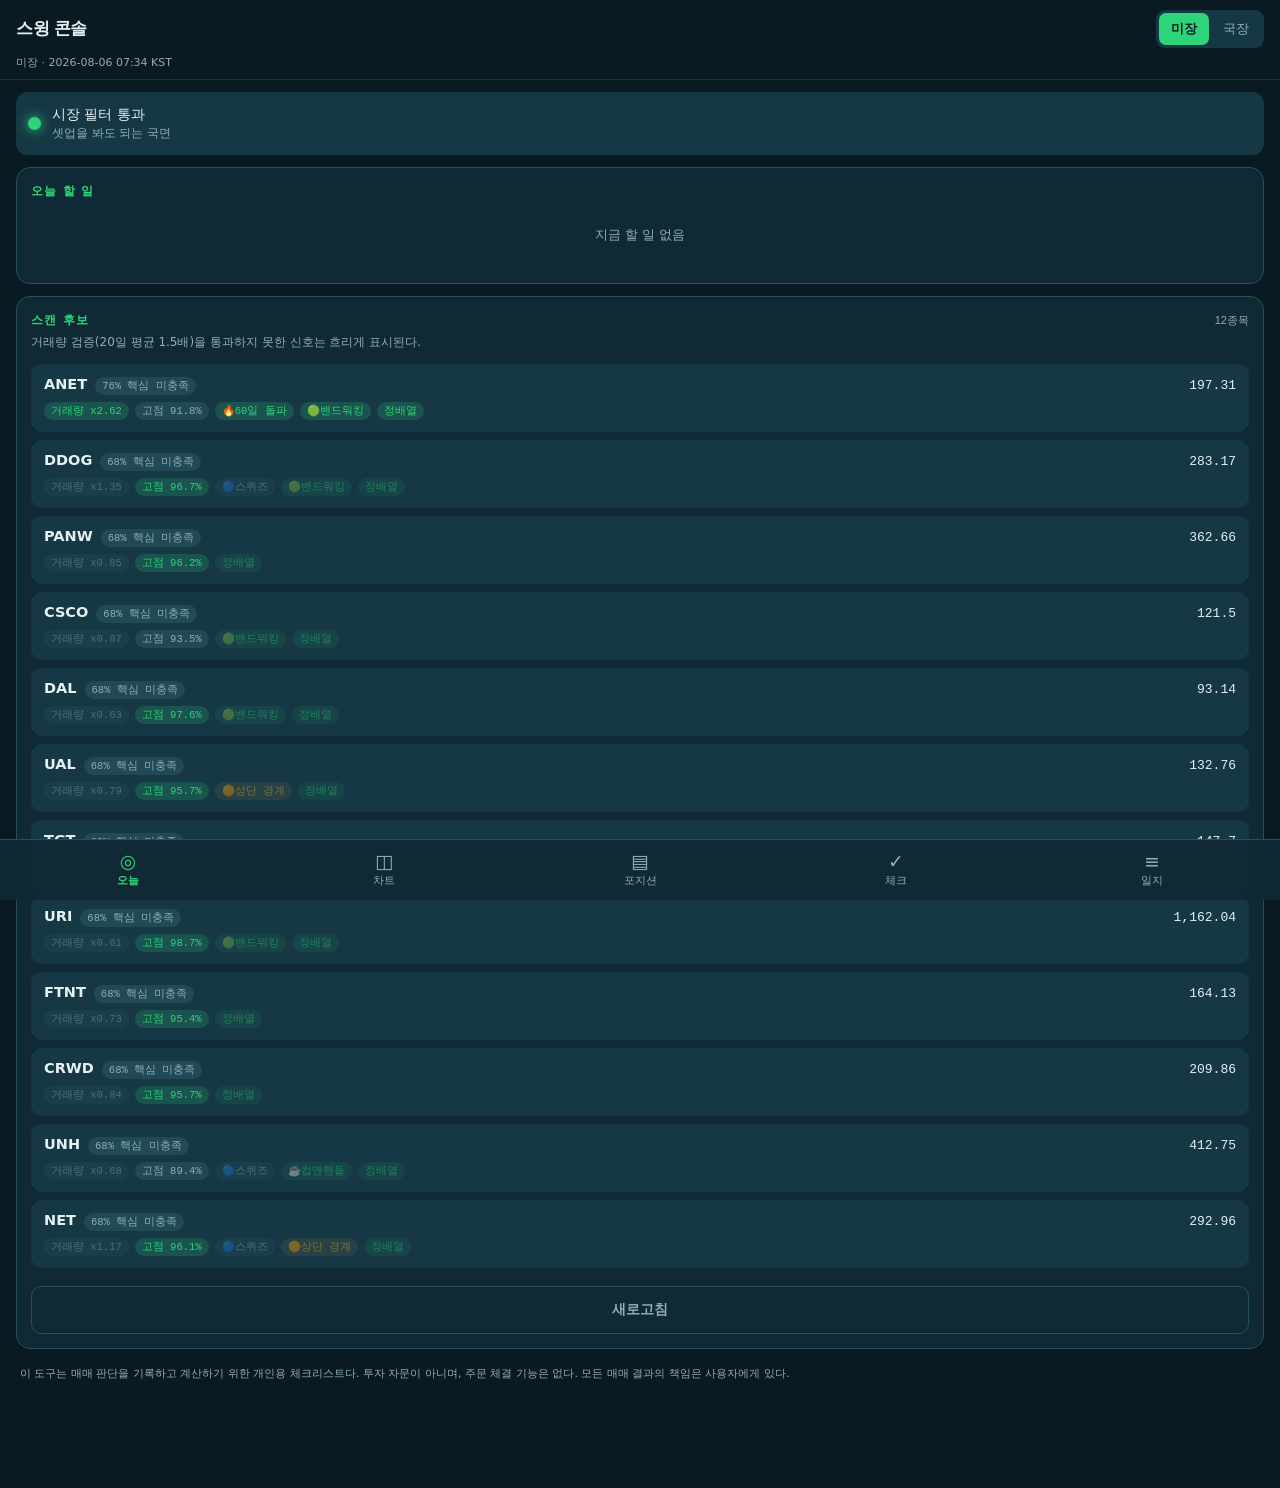
==== docs/index.html @ f16d51c3 "주도주 스윙 콘솔 폰에서 쓰는 매매 의사결정 보조 도구. 스캔·지표·차트·포지션 관리·백테스트.  - docs/          모바일 PWA (하단 탭 5개, canvas 차트," ====
<!DOCTYPE html>
<html lang="ko">
<head>
<meta charset="UTF-8">
<meta name="viewport" content="width=device-width, initial-scale=1.0, viewport-fit=cover, maximum-scale=5.0">
<title>주도주 스윙 콘솔</title>
<link rel="manifest" href="manifest.webmanifest">
<meta name="theme-color" content="#0A1A22">
<meta name="apple-mobile-web-app-capable" content="yes">
<meta name="apple-mobile-web-app-status-bar-style" content="black-translucent">
<link rel="apple-touch-icon" href="icon-192.png">
<!-- 외부 CDN 없음: 오프라인 동작과 첫 페인트 속도를 위해 폰트도 시스템 스택을 쓴다 -->
<link rel="stylesheet" href="app.css">
</head>
<body>

<header>
  <div class="hrow">
    <h1>스윙 콘솔</h1>
    <div class="seg" id="mkt-seg">
      <button data-m="us" class="on">미장</button>
      <button data-m="kr">국장</button>
    </div>
  </div>
  <p class="asof" id="asof">불러오는 중…</p>
</header>

<main>

<!-- ═══════════ 오늘 ═══════════ -->
<section id="p-today" class="page on">
  <div class="light" id="market-light">
    <span class="dot"></span>
    <span class="txt">시장 필터 확인 중<span class="sub2">지수가 막히면 셋업보다 현금이 먼저다</span></span>
  </div>

  <div class="card">
    <h2>오늘 할 일 <span class="r" id="todo-count"></span></h2>
    <div id="todo"></div>
  </div>

  <div class="card">
    <h2>스캔 후보 <span class="r" id="cand-count"></span></h2>
    <p class="note">거래량 검증(20일 평균 1.5배)을 통과하지 못한 신호는 흐리게 표시된다.</p>
    <div id="cands"></div>
    <button class="act ghost" id="reload">새로고침</button>
  </div>
</section>

<!-- ═══════════ 차트 ═══════════ -->
<section id="p-chart" class="page">
  <div class="card" style="padding:10px 12px">
    <div class="f" style="margin:0">
      <select id="chart-pick"><option value="">후보를 선택하세요</option></select>
    </div>
  </div>
  <div class="chartwrap">
    <canvas id="chart"></canvas>
    <div class="chartinfo" id="chart-info"></div>
    <div class="legend">
      <span><i style="background:#F2B33D"></i>MA20</span>
      <span><i style="background:#4EA3FF"></i>MA60</span>
      <span><i style="background:#8FAEB8"></i>MA120</span>
      <span><i style="background:#7A6BD8"></i>볼린저 ±2σ</span>
      <span><i style="background:#2ED47A"></i>지지</span>
      <span><i style="background:#FF5B6E"></i>저항</span>
    </div>
  </div>
  <div class="card">
    <h2>지표 판독</h2>
    <div id="chart-metrics"><p class="empty">종목을 선택하면 지표가 표시된다.</p></div>
  </div>
</section>

<!-- ═══════════ 포지션 ═══════════ -->
<section id="p-pos" class="page">
  <div class="card">
    <h2>보유 포지션 <span class="r" id="pos-count"></span></h2>
    <div id="pos-list"></div>
  </div>

  <div class="card">
    <h2>신규 포지션</h2>
    <p class="note">손절가 없이는 등록할 수 없다. 진입 전에 나갈 지점을 먼저 정한다.</p>
    <div class="grid2">
      <div class="f"><label>티커 / 종목명</label><input id="np-tick" type="text" placeholder="NVDA"></div>
      <div class="f"><label>진입가</label><input id="np-entry" type="number" inputmode="decimal"></div>
      <div class="f"><label>수량</label><input id="np-qty" type="number" inputmode="numeric"></div>
      <div class="f"><label>손절가 (필수)</label><input id="np-stop" type="number" inputmode="decimal"></div>
    </div>
    <div class="grid2">
      <div class="f"><label>추적 방식</label>
        <select id="np-trail">
          <option value="ma20">20일선 종가 이탈</option>
          <option value="ma10">10일선 종가 이탈</option>
          <option value="ma5">5일선 종가 이탈</option>
          <option value="atr">ATR 배수</option>
          <option value="pct">고점 대비 %</option>
        </select>
      </div>
      <div class="f"><label>추적 파라미터</label><input id="np-trailp" type="number" inputmode="decimal" value="2.5"></div>
    </div>
    <div class="f"><label>진입 근거 (일지에 기록된다)</label><input id="np-why" type="text" placeholder="컵앤핸들 피봇 돌파, 거래량 2.4배"></div>
    <button class="act" id="np-add">포지션 등록</button>
  </div>

  <div class="card">
    <h2>장중 감시 내보내기</h2>
    <p class="note">포지션은 이 기기에만 저장된다. 폰이 꺼져 있어도 손절 알림을 받으려면
      아래 JSON을 저장소의 <code>POSITIONS_JSON</code> 시크릿에 붙여넣는다.
      공개 저장소에 포지션을 커밋하지 않기 위한 방식이다.</p>
    <button class="act ghost" id="pos-export">감시용 JSON 복사</button>
  </div>
</section>

<!-- ═══════════ 체크 ═══════════ -->
<section id="p-check" class="page">
  <div class="card" style="padding:10px 12px">
    <div class="f" style="margin:0">
      <select id="check-pick"><option value="">종목 선택 — 자동 판정 항목이 채워진다</option></select>
    </div>
  </div>

  <div id="rule-groups"></div>

  <div class="card">
    <div class="score">
      <span class="n" id="rule-score">0</span><span class="d">/ 100</span>
      <span class="verdict v-no" id="rule-verdict">미달</span>
    </div>
    <div class="bar"><i id="rule-bar" style="width:0%"></i></div>
    <p class="note" id="rule-auto" style="margin:10px 0 0"></p>
  </div>

  <div class="card">
    <h2>매도 규칙 — 진입 전 확정</h2>
    <div id="exit-rules"></div>
  </div>

  <div class="card">
    <h2>포지션 사이징 — 1R 기준</h2>
    <p class="note">계좌 대비 감당할 손실을 먼저 정하고 수량을 역산한다.</p>
    <div class="grid2">
      <div class="f"><label>계좌 총액</label><input id="acct" type="number" inputmode="decimal" value="10000000"></div>
      <div class="f"><label>거래당 리스크 %</label><input id="risk" type="number" inputmode="decimal" value="1"></div>
      <div class="f"><label>진입가</label><input id="entry" type="number" inputmode="decimal" value="50000"></div>
      <div class="f"><label>손절가</label><input id="stop" type="number" inputmode="decimal" value="47000"></div>
    </div>
    <div class="out">
      <div class="row hi"><span>매수 수량</span><b id="o-qty">—</b></div>
      <div class="row"><span>투입 금액</span><b id="o-cost">—</b></div>
      <div class="row"><span>계좌 비중</span><b id="o-w">—</b></div>
      <div class="row bad"><span>1R 손실액</span><b id="o-r">—</b></div>
      <div class="row"><span>2R 목표가</span><b id="o-t2">—</b></div>
      <div class="row"><span>3R 목표가</span><b id="o-t3">—</b></div>
    </div>
    <div class="sep"></div>
    <h2>피라미딩 분할 계획</h2>
    <p class="note">올라갈수록 비중을 줄인다. 직전 차수가 손실 중이면 추가 매수는 물타기다.</p>
    <div id="pyramid"></div>
  </div>

  <div class="card">
    <h2>관심종목</h2>
    <div class="grid2">
      <div class="f"><label>티커 / 종목명</label><input id="wl-tick" type="text" placeholder="NVDA"></div>
      <div class="f"><label>메모</label><input id="wl-memo" type="text" placeholder="피봇 128.4"></div>
    </div>
    <button class="act" id="wl-add">현재 점수로 저장</button>
    <ul class="lst" id="wl-list"></ul>
    <p class="empty" id="wl-empty">저장된 종목이 없다.</p>
  </div>
</section>

<!-- ═══════════ 일지 ═══════════ -->
<section id="p-log" class="page">
  <div class="card">
    <h2>룰셋 검증 <span class="r" id="bt-asof"></span></h2>
    <p class="note">백테스트가 측정한 현행 규칙의 기대값. 이 값이 검증되기 전까지
      체크리스트 점수는 근거 없는 숫자다.</p>
    <div id="bt-box"><p class="empty">백테스트 미실행 — Actions → 백테스트 → Run workflow</p></div>
  </div>
  <div class="card">
    <h2>내 매매 통계</h2>
    <div class="out" id="log-stats"></div>
    <p class="note" style="margin-top:10px">기대값 = 승률×평균수익R − 패률×평균손실R.
      이 값이 0 이하면 규칙이 아니라 매매 자체를 멈추는 것이 맞다.</p>
  </div>
  <div class="card">
    <h2>매매 기록 <span class="r" id="log-count"></span></h2>
    <div id="log-list"></div>
  </div>
  <div class="card">
    <h2>데이터</h2>
    <div class="btnrow">
      <button class="act ghost" id="log-export">전체 내보내기</button>
      <button class="act danger" id="log-clear">일지 삭제</button>
    </div>
  </div>
</section>

<p class="disc">이 도구는 매매 판단을 기록하고 계산하기 위한 개인용 체크리스트다.
투자 자문이 아니며, 주문 체결 기능은 없다. 모든 매매 결과의 책임은 사용자에게 있다.</p>
</main>

<nav class="tabbar" id="tabbar">
  <button data-p="today" class="on"><span class="ic">◎</span>오늘</button>
  <button data-p="chart"><span class="ic">◫</span>차트</button>
  <button data-p="pos"><span class="ic">▤</span>포지션<span class="badge" id="pos-badge" hidden></span></button>
  <button data-p="check"><span class="ic">✓</span>체크</button>
  <button data-p="log"><span class="ic">≡</span>일지</button>
</nav>

<div class="toast" id="toast"></div>
<script src="app.js"></script>
</body>
</html>
---- docs/app.css ----
:root{
  --ink:#0A1A22;
  --panel:#102A35;
  --panel2:#163844;
  --line:#26505F;
  --text:#E6F0F2;
  --dim:#8FAEB8;
  --up:#2ED47A;        /* 미국장 상승색 */
  --up-kr:#FF4D5E;     /* 국내장 상승색 */
  --down:#4EA3FF;
  --warn:#F2B33D;
  --bad:#FF5B6E;
  --accent:var(--up);
  --tabh:60px;
  --sab:env(safe-area-inset-bottom,0px);
}
*{box-sizing:border-box;-webkit-tap-highlight-color:transparent}
html,body{margin:0;padding:0;overscroll-behavior-y:contain}
body{
  background:var(--ink);color:var(--text);
  font-family:'IBM Plex Sans KR',system-ui,-apple-system,sans-serif;
  font-weight:300;font-size:15px;line-height:1.55;
  padding-bottom:calc(var(--tabh) + var(--sab) + 16px);
}
.mono{font-family:'JetBrains Mono',ui-monospace,monospace}

/* ── 헤더 ─────────────────────────────────────────── */
header{
  position:sticky;top:0;z-index:20;
  background:linear-gradient(180deg,var(--ink) 78%,rgba(10,26,34,.92));
  padding:calc(env(safe-area-inset-top,0px) + 10px) 16px 8px;
  border-bottom:1px solid rgba(38,80,95,.5);
}
.hrow{display:flex;align-items:center;gap:10px}
h1{font-family:'Space Grotesk',sans-serif;font-weight:700;font-size:17px;
  letter-spacing:-.02em;margin:0;flex:1}
.seg{display:flex;background:var(--panel2);border-radius:9px;padding:3px;gap:2px}
.seg button{
  border:none;background:transparent;color:var(--dim);border-radius:7px;
  padding:6px 12px;font-size:12.5px;font-weight:500;cursor:pointer;
  font-family:inherit;min-height:32px;
}
.seg button.on{background:var(--accent);color:var(--ink);font-weight:700}
.asof{font-size:11px;color:var(--dim);margin:6px 0 0}

/* ── 하단 탭바 (엄지 도달 영역) ─────────────────────── */
nav.tabbar{
  position:fixed;left:0;right:0;bottom:0;z-index:30;
  display:grid;grid-template-columns:repeat(5,1fr);
  background:rgba(16,42,53,.97);backdrop-filter:blur(12px);
  border-top:1px solid var(--line);
  padding-bottom:var(--sab);
}
nav.tabbar button{
  border:none;background:transparent;color:var(--dim);cursor:pointer;
  display:flex;flex-direction:column;align-items:center;justify-content:center;
  gap:3px;height:var(--tabh);font-family:inherit;font-size:10.5px;font-weight:500;
}
nav.tabbar button .ic{font-size:19px;line-height:1}
nav.tabbar button.on{color:var(--accent);font-weight:700}
nav.tabbar button .badge{
  position:absolute;transform:translate(16px,-14px);
  background:var(--bad);color:#fff;border-radius:99px;font-size:9px;
  padding:1px 5px;font-weight:700;
}

main{padding:12px 16px 0}
.page{display:none}
.page.on{display:block}

/* ── 카드 ─────────────────────────────────────────── */
.card{background:var(--panel);border:1px solid var(--line);border-radius:14px;
  padding:14px;margin-bottom:12px}
.card h2{font-family:'Space Grotesk',sans-serif;font-size:12px;font-weight:700;
  letter-spacing:.12em;text-transform:uppercase;color:var(--accent);margin:0 0 4px;
  display:flex;align-items:center;gap:8px}
.card h2 .r{margin-left:auto;font-size:11px;letter-spacing:0;color:var(--dim);
  text-transform:none;font-weight:400}
.card .note{font-size:12px;color:var(--dim);margin:0 0 12px}
.sep{height:1px;background:var(--line);margin:12px 0}

/* ── 신호등 ───────────────────────────────────────── */
.light{display:flex;align-items:center;gap:11px;padding:12px;border-radius:12px;
  background:var(--panel2);margin-bottom:12px}
.light .dot{width:13px;height:13px;border-radius:50%;flex:0 0 13px}
.light.ok .dot{background:var(--up);box-shadow:0 0 12px var(--up)}
.light.no .dot{background:var(--bad);box-shadow:0 0 12px var(--bad)}
.light .txt{font-size:13.5px;font-weight:500}
.light .sub2{display:block;font-size:11.5px;color:var(--dim);font-weight:300}

/* ── 후보 카드 ────────────────────────────────────── */
.cand{display:block;width:100%;text-align:left;background:var(--panel2);
  border:1px solid transparent;border-radius:12px;padding:11px 12px;margin-bottom:8px;
  cursor:pointer;font-family:inherit;color:var(--text);min-height:44px}
.cand:active{border-color:var(--accent)}
.cand .top{display:flex;align-items:baseline;gap:8px}
.cand .nm{font-weight:700;font-size:14.5px}
.cand .px{margin-left:auto;font-family:'JetBrains Mono',monospace;font-size:13px}
.cand .met{display:flex;flex-wrap:wrap;gap:6px;margin-top:7px}
.chip{font-size:10.5px;padding:2px 7px;border-radius:99px;background:rgba(38,80,95,.7);
  color:var(--dim);font-family:'JetBrains Mono',monospace;white-space:nowrap}
.chip.go{background:rgba(46,212,122,.18);color:var(--up)}
.chip.warn{background:rgba(242,179,61,.18);color:var(--warn)}
.chip.bad{background:rgba(255,91,110,.18);color:var(--bad)}
.chip.mute{opacity:.45}

/* ── 체크리스트 ───────────────────────────────────── */
label.chk{display:flex;gap:10px;align-items:flex-start;padding:10px 0;
  border-bottom:1px solid rgba(38,80,95,.5);cursor:pointer;min-height:44px}
label.chk:last-of-type{border-bottom:none}
label.chk input{appearance:none;flex:0 0 22px;width:22px;height:22px;margin:1px 0 0;
  border:1.5px solid var(--line);border-radius:6px;background:var(--panel2);
  position:relative;cursor:pointer}
label.chk input:checked{background:var(--accent);border-color:var(--accent)}
label.chk input:checked::after{content:"";position:absolute;left:7.5px;top:3.5px;
  width:4px;height:9px;border:solid var(--ink);border-width:0 2.5px 2.5px 0;
  transform:rotate(43deg)}
label.chk input:disabled{opacity:.9;cursor:default}
label.chk input:focus-visible{outline:2px solid var(--warn);outline-offset:2px}
.chk .t{font-size:13.5px;line-height:1.45;flex:1}
.chk .h{display:block;font-size:11.5px;color:var(--dim);margin-top:1px}
.chk .core{color:var(--warn);font-weight:500}
.chk .auto{font-size:9.5px;padding:1px 5px;border-radius:99px;margin-left:6px;
  background:rgba(46,212,122,.16);color:var(--up);font-family:'JetBrains Mono',monospace}
.chk .autono{background:rgba(255,91,110,.16);color:var(--bad)}
.foldhead{display:flex;align-items:center;gap:8px;cursor:pointer;padding:8px 0;
  font-size:12px;color:var(--dim);min-height:40px}
.foldhead .arw{transition:transform .18s}
.foldhead.open .arw{transform:rotate(90deg)}
.fold{display:none}
.fold.open{display:block}

.score{display:flex;align-items:baseline;gap:10px;margin-top:14px;padding-top:12px;
  border-top:1px solid var(--line)}
.score .n{font-family:'JetBrains Mono',monospace;font-size:32px;font-weight:700;
  color:var(--accent);line-height:1}
.score .d{font-size:12px;color:var(--dim)}
.verdict{margin-left:auto;font-size:12.5px;font-weight:700;padding:5px 11px;border-radius:99px}
.v-go{background:var(--accent);color:var(--ink)}
.v-wait{background:var(--warn);color:var(--ink)}
.v-no{background:var(--line);color:var(--text)}
.bar{height:5px;border-radius:99px;background:var(--panel2);margin-top:10px;overflow:hidden}
.bar i{display:block;height:100%;background:var(--accent);transition:width .25s}

/* ── 폼 ───────────────────────────────────────────── */
.grid2{display:grid;grid-template-columns:1fr 1fr;gap:9px}
.grid3{display:grid;grid-template-columns:1fr 1fr 1fr;gap:9px}
.f{margin-bottom:9px}
.f label{display:block;font-size:11.5px;color:var(--dim);margin-bottom:4px}
.f input,.f select{width:100%;padding:11px;border-radius:9px;border:1px solid var(--line);
  background:var(--panel2);color:var(--text);font-family:'JetBrains Mono',monospace;
  font-size:16px;min-height:44px}
.f select{font-family:inherit;font-size:14px}
.f input:focus,.f select:focus{outline:none;border-color:var(--accent)}
.out{background:var(--panel2);border-radius:11px;padding:12px;margin-top:12px}
.row{display:flex;justify-content:space-between;align-items:baseline;padding:5px 0;font-size:13px}
.row b{font-family:'JetBrains Mono',monospace;font-weight:700}
.row.hi b{color:var(--accent);font-size:15px}
.row.bad b{color:var(--warn)}
button.act{width:100%;padding:13px;border:none;border-radius:10px;margin-top:10px;
  background:var(--accent);color:var(--ink);font-weight:700;font-size:14px;
  font-family:inherit;cursor:pointer;min-height:48px}
button.act:disabled{opacity:.38;cursor:not-allowed}
button.ghost{background:transparent;border:1px solid var(--line);color:var(--dim)}
button.danger{background:transparent;border:1px solid var(--bad);color:var(--bad)}
.btnrow{display:flex;gap:8px}
.btnrow button.act{flex:1}

/* ── 포지션 ───────────────────────────────────────── */
.pos{background:var(--panel2);border-radius:12px;padding:12px;margin-bottom:10px;
  border-left:3px solid var(--line)}
.pos.win{border-left-color:var(--up)}
.pos.lose{border-left-color:var(--bad)}
.pos.alert{border-left-color:var(--warn)}
.pos .ph{display:flex;align-items:baseline;gap:8px}
.pos .ph .nm{font-weight:700;font-size:15px}
.pos .ph .r{margin-left:auto;font-family:'JetBrains Mono',monospace;font-weight:700;font-size:16px}
.pos .r.up{color:var(--up)} .pos .r.dn{color:var(--bad)}
.pos .kv{display:grid;grid-template-columns:auto 1fr;gap:2px 10px;margin-top:9px;font-size:12.5px}
.pos .kv span:nth-child(odd){color:var(--dim)}
.pos .kv span:nth-child(even){font-family:'JetBrains Mono',monospace;text-align:right}
.alertbox{background:rgba(255,91,110,.12);border:1px solid rgba(255,91,110,.4);
  border-radius:9px;padding:9px 11px;margin-top:9px;font-size:12.5px;color:#FFC3CB}
.alertbox b{color:var(--bad)}
.okbox{background:rgba(46,212,122,.1);border:1px solid rgba(46,212,122,.3);
  border-radius:9px;padding:9px 11px;margin-top:9px;font-size:12.5px;color:#B8F0D2}
.tranche{display:flex;align-items:center;gap:9px;padding:8px 0;font-size:12.5px;
  border-bottom:1px solid rgba(38,80,95,.45)}
.tranche:last-child{border-bottom:none}
.tranche .no{width:22px;height:22px;border-radius:50%;background:var(--line);
  display:flex;align-items:center;justify-content:center;font-size:11px;font-weight:700;flex:0 0 22px}
.tranche.done .no{background:var(--accent);color:var(--ink)}
.tranche.locked{opacity:.42}
.tranche .amt{margin-left:auto;font-family:'JetBrains Mono',monospace}

/* ── 차트 ─────────────────────────────────────────── */
.chartwrap{position:relative;background:var(--panel);border:1px solid var(--line);
  border-radius:14px;overflow:hidden;margin-bottom:12px}
canvas#chart{display:block;width:100%;touch-action:none}
.chartinfo{position:absolute;top:8px;left:10px;right:10px;display:flex;flex-wrap:wrap;
  gap:8px;font-size:10.5px;font-family:'JetBrains Mono',monospace;pointer-events:none}
.chartinfo span{background:rgba(10,26,34,.72);padding:2px 6px;border-radius:5px}
.legend{display:flex;flex-wrap:wrap;gap:10px;font-size:10.5px;color:var(--dim);
  padding:8px 12px;border-top:1px solid var(--line)}
.legend i{display:inline-block;width:12px;height:2.5px;vertical-align:middle;margin-right:4px}

/* ── 목록 ─────────────────────────────────────────── */
.lst{list-style:none;padding:0;margin:8px 0 0}
.lst li{display:flex;align-items:center;gap:10px;padding:11px 0;
  border-bottom:1px solid rgba(38,80,95,.5);font-size:13px}
.lst li:last-child{border-bottom:none}
.lst .tick{font-weight:700;font-family:'JetBrains Mono',monospace}
.lst .sc{margin-left:auto;font-family:'JetBrains Mono',monospace;font-weight:700}
.lst .x{background:none;border:none;color:var(--dim);font-size:20px;cursor:pointer;
  padding:0 6px;min-height:44px;min-width:34px}
.empty{font-size:12.5px;color:var(--dim);padding:12px 0;text-align:center}
.rule{font-size:12.5px;line-height:1.6;margin:0 0 9px;padding-left:12px;
  border-left:2px solid var(--accent)}
.rule b{font-weight:700;color:var(--text)}
.tag{display:inline-block;font-size:10.5px;font-family:'JetBrains Mono',monospace;
  padding:2px 7px;border-radius:99px;background:var(--panel2);color:var(--dim);margin-right:5px}
code{font-family:'JetBrains Mono',monospace;font-size:11.5px;background:var(--panel2);
  padding:1px 5px;border-radius:5px;color:var(--warn);word-break:break-all}
.disc{font-size:11px;color:var(--dim);line-height:1.6;padding:4px 4px 18px}
.toast{position:fixed;left:50%;bottom:calc(var(--tabh) + var(--sab) + 16px);
  transform:translateX(-50%);background:var(--panel2);border:1px solid var(--accent);
  color:var(--text);padding:10px 16px;border-radius:99px;font-size:13px;z-index:60;
  opacity:0;transition:opacity .2s;pointer-events:none;max-width:90vw;text-align:center}
.toast.on{opacity:1}
@media (prefers-reduced-motion:reduce){*{transition:none!important}}
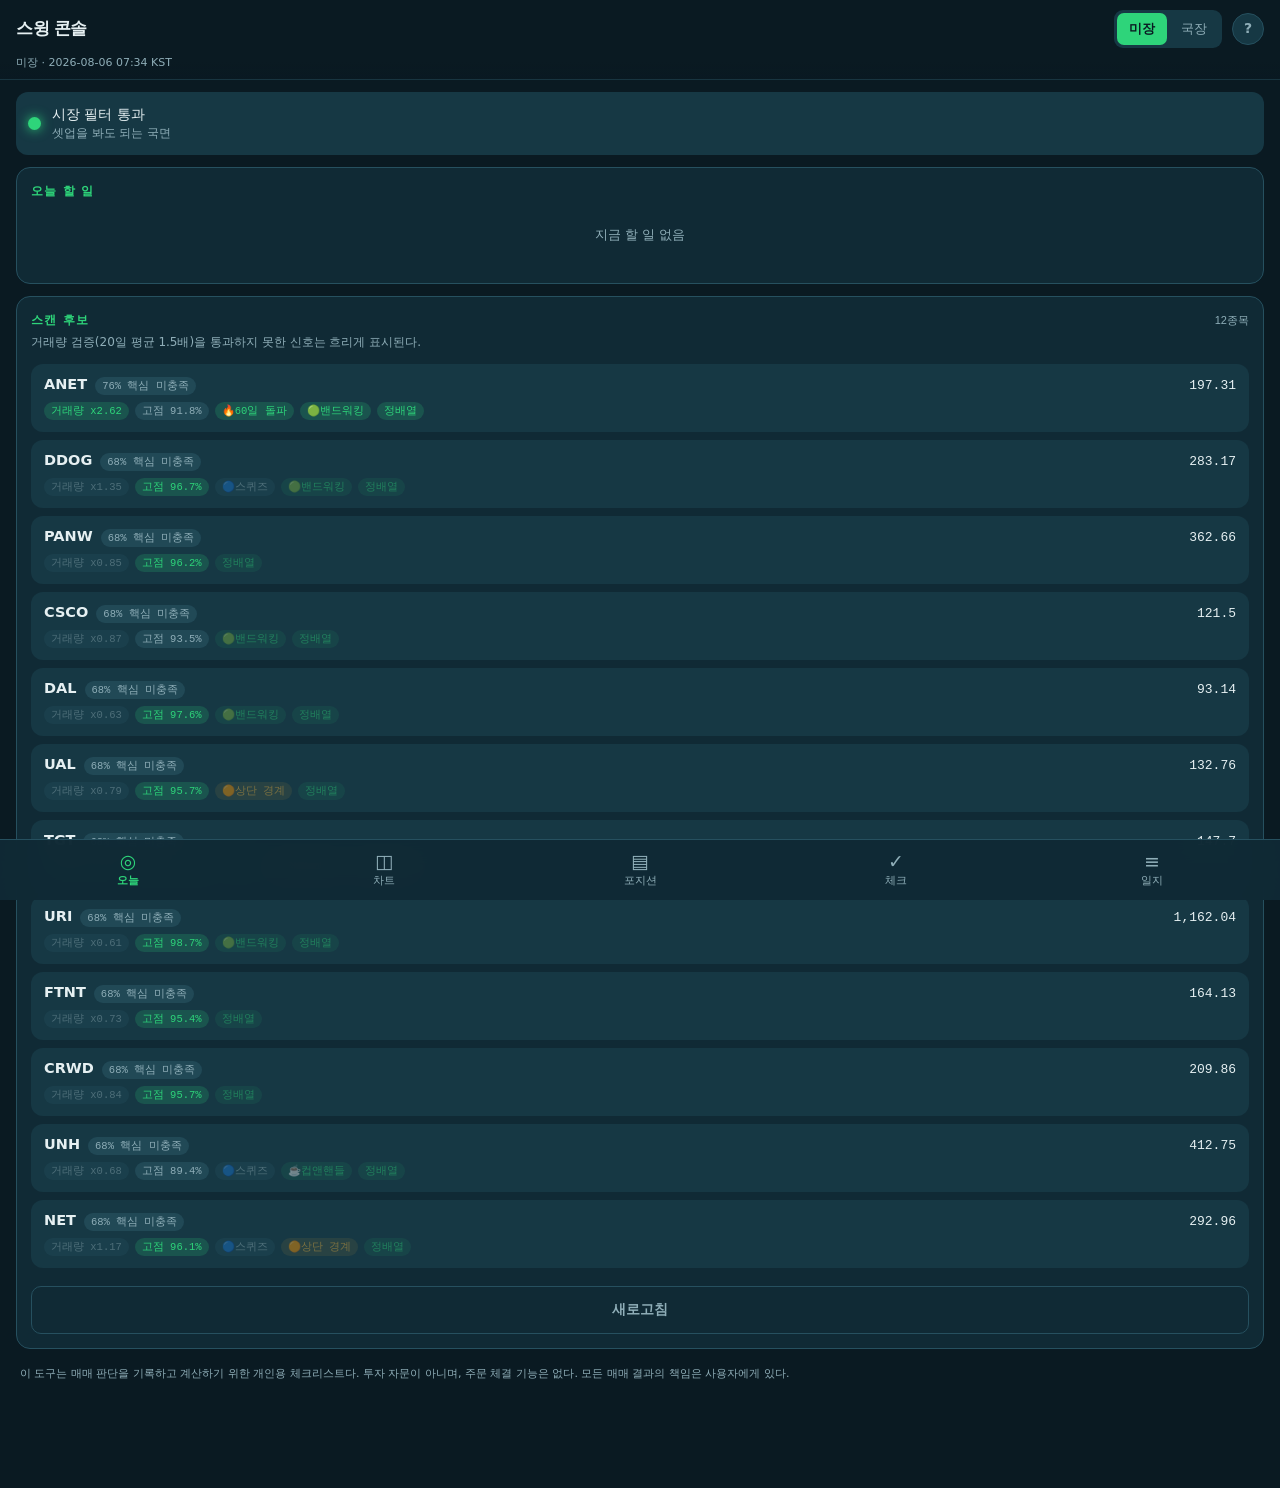
==== commit 10a62cd9: "초보자용 사용 설명서 추가 앱을 처음 여는 사람이 어디부터 눌러야 할지 모른다는 문제가 있었다. docs/guide.html 에 화면별 사용법·하루 순서·배지 읽는 법·용어를 정리" ====
--- a/docs/index.html
+++ b/docs/index.html
@@ -21,6 +21,8 @@
       <button data-m="us" class="on">미장</button>
       <button data-m="kr">국장</button>
     </div>
+    <!-- 막혔을 때 항상 엄지 근처에 있어야 하는 탈출구 -->
+    <a class="help" href="guide.html" aria-label="사용 설명서">?</a>
   </div>
   <p class="asof" id="asof">불러오는 중…</p>
 </header>
--- a/docs/app.css
+++ b/docs/app.css
@@ -42,6 +42,13 @@
 }
 .seg button.on{background:var(--accent);color:var(--ink);font-weight:700}
 .asof{font-size:11px;color:var(--dim);margin:6px 0 0}
+.help{
+  flex:none;width:32px;height:32px;border-radius:50%;
+  display:flex;align-items:center;justify-content:center;
+  background:var(--panel2);color:var(--dim);border:1px solid var(--line);
+  font-size:14px;font-weight:700;text-decoration:none;
+}
+.help:active{background:var(--accent);color:var(--ink)}
 
 /* ── 하단 탭바 (엄지 도달 영역) ─────────────────────── */
 nav.tabbar{
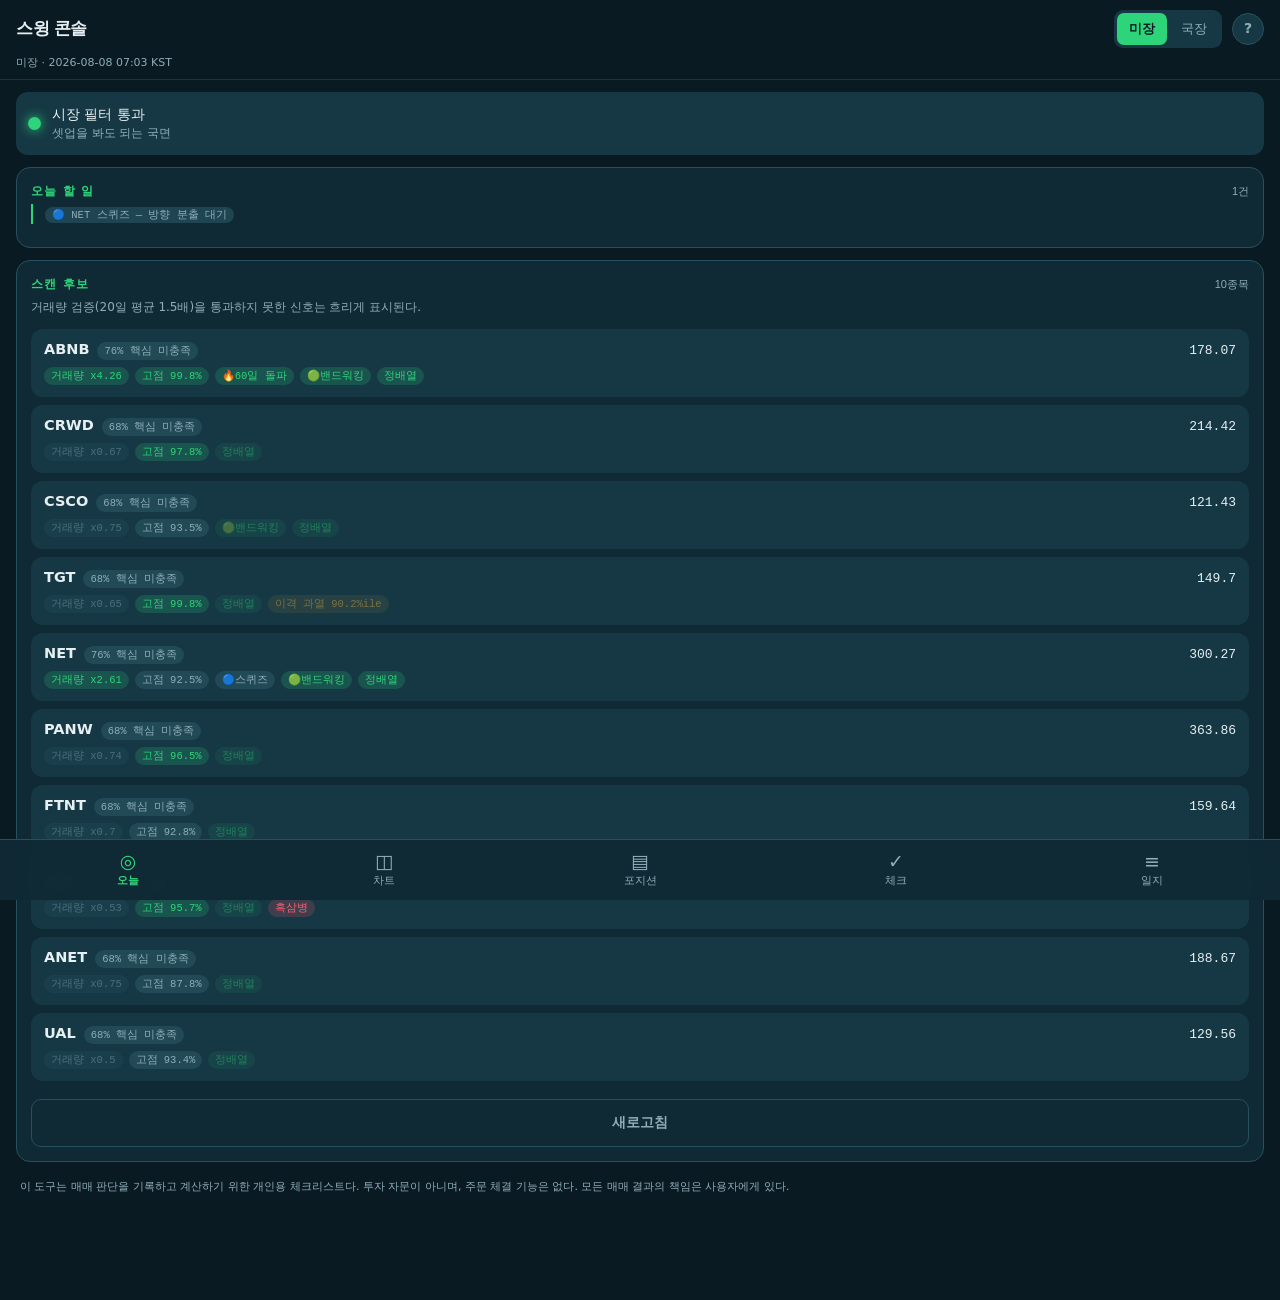
==== commit 61d08653: "포지션 등록: 시장을 직접 고르고, 종목명으로 코드를 찾아준다 국장 종목을 등록할 수 없었다. 원인이 둘이다.  첫째, 등록 시장이 상단 탭(S.market)을 그대로 물려받았다." ====
--- a/docs/index.html
+++ b/docs/index.html
@@ -85,7 +85,17 @@
     <h2>신규 포지션</h2>
     <p class="note">손절가 없이는 등록할 수 없다. 진입 전에 나갈 지점을 먼저 정한다.</p>
     <div class="grid2">
-      <div class="f"><label>티커 / 종목명</label><input id="np-tick" type="text" placeholder="NVDA"></div>
+      <!-- 시장을 상단 탭에서 물려받으면 국장 종목이 미장으로 들어가도 알 수 없다 -->
+      <div class="f"><label>시장</label>
+        <select id="np-mkt">
+          <option value="us">미장</option>
+          <option value="kr">국장</option>
+        </select>
+      </div>
+      <div class="f"><label>티커 / 종목명</label>
+        <input id="np-tick" type="text" placeholder="NVDA" list="np-list" autocomplete="off">
+        <datalist id="np-list"></datalist>
+      </div>
       <div class="f"><label>진입가</label><input id="np-entry" type="number" inputmode="decimal"></div>
       <div class="f"><label>수량</label><input id="np-qty" type="number" inputmode="numeric"></div>
       <div class="f"><label>손절가 (필수)</label><input id="np-stop" type="number" inputmode="decimal"></div>
@@ -103,6 +113,7 @@
       <div class="f"><label>추적 파라미터</label><input id="np-trailp" type="number" inputmode="decimal" value="2.5"></div>
     </div>
     <div class="f"><label>진입 근거 (일지에 기록된다)</label><input id="np-why" type="text" placeholder="컵앤핸들 피봇 돌파, 거래량 2.4배"></div>
+    <p class="note" id="np-hint"></p>
     <button class="act" id="np-add">포지션 등록</button>
   </div>
 
--- a/docs/app.css
+++ b/docs/app.css
@@ -84,6 +84,9 @@
 .card h2 .r{margin-left:auto;font-size:11px;letter-spacing:0;color:var(--dim);
   text-transform:none;font-weight:400}
 .card .note{font-size:12px;color:var(--dim);margin:0 0 12px}
+.card .note:empty{margin:0}
+.card .note.ok{color:var(--up)}
+.card .note.warn{color:var(--warn)}
 .sep{height:1px;background:var(--line);margin:12px 0}
 
 /* ── 신호등 ───────────────────────────────────────── */
@@ -191,6 +194,16 @@
 .alertbox b{color:var(--bad)}
 .okbox{background:rgba(46,212,122,.1);border:1px solid rgba(46,212,122,.3);
   border-radius:9px;padding:9px 11px;margin-top:9px;font-size:12.5px;color:#B8F0D2}
+/* 보유 종목이 지금도 매수 규칙을 통과하는지 — 통과하지 못하면 매도 근거가 된다 */
+.hold-rule{border-radius:9px;padding:8px 11px;margin-top:9px;font-size:12.5px;
+  border:1px solid var(--line);background:var(--panel2);color:var(--dim)}
+.hold-rule b{color:var(--text);font-weight:600;margin-right:5px}
+.hold-rule.ok{border-color:rgba(46,212,122,.35);color:#B8F0D2}
+.hold-rule.warn{border-color:rgba(255,183,77,.4);color:#FFDDA6}
+.hold-rule.bad{border-color:rgba(255,91,110,.4);color:#FFC3CB}
+.hold-none{margin-top:9px;font-size:11.5px;color:var(--dim);line-height:1.5}
+.pos .met{margin-top:9px}
+
 .tranche{display:flex;align-items:center;gap:9px;padding:8px 0;font-size:12.5px;
   border-bottom:1px solid rgba(38,80,95,.45)}
 .tranche:last-child{border-bottom:none}
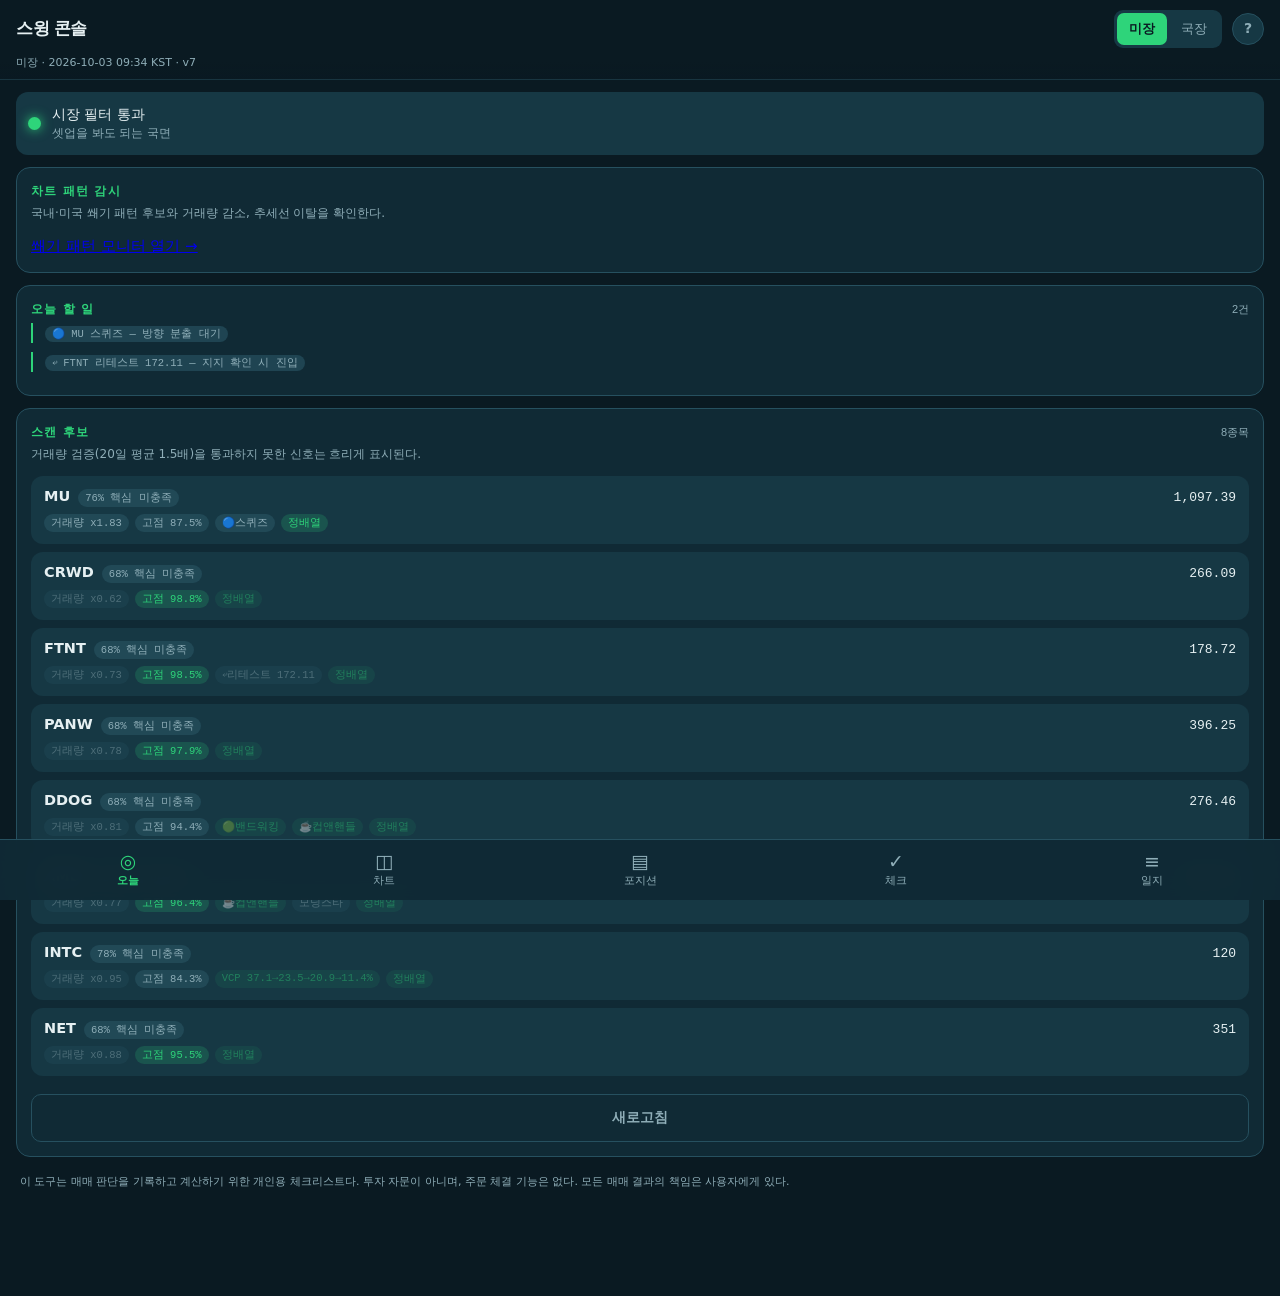
==== commit 7fab11a7: "Link wedge pattern monitor from console" ====
--- a/docs/index.html
+++ b/docs/index.html
@@ -36,6 +36,8 @@
     <span class="txt">시장 필터 확인 중<span class="sub2">지수가 막히면 셋업보다 현금이 먼저다</span></span>
   </div>
 
+  <div class="card"><h2>차트 패턴 감시</h2><p class="note">국내·미국 쐐기 패턴 후보와 거래량 감소, 추세선 이탈을 확인한다.</p><a href="wedges.html">쐐기 패턴 모니터 열기 →</a></div>
+
   <div class="card">
     <h2>오늘 할 일 <span class="r" id="todo-count"></span></h2>
     <div id="todo"></div>
@@ -84,6 +86,9 @@
   <div class="card">
     <h2>신규 포지션</h2>
     <p class="note">손절가 없이는 등록할 수 없다. 진입 전에 나갈 지점을 먼저 정한다.</p>
+    <!-- 이 앱을 쓰기 전에 산 종목은 매수가 기준 R 이 의미가 없다. 오늘부터 다시 센다. -->
+    <label class="chk"><input type="checkbox" id="np-legacy">
+      <span>기존 보유 — 이 앱과 무관하게 이미 산 종목</span></label>
     <div class="grid2">
       <!-- 시장을 상단 탭에서 물려받으면 국장 종목이 미장으로 들어가도 알 수 없다 -->
       <div class="f"><label>시장</label>
@@ -96,10 +101,14 @@
         <input id="np-tick" type="text" placeholder="NVDA" list="np-list" autocomplete="off">
         <datalist id="np-list"></datalist>
       </div>
-      <div class="f"><label>진입가</label><input id="np-entry" type="number" inputmode="decimal"></div>
+      <div class="f"><label id="np-entry-lab">진입가</label><input id="np-entry" type="number" inputmode="decimal"></div>
       <div class="f"><label>수량</label><input id="np-qty" type="number" inputmode="numeric"></div>
+      <div class="f" id="np-cur-f" hidden><label>지금 가격</label><input id="np-cur" type="number" inputmode="decimal"></div>
       <div class="f"><label>손절가 (필수)</label><input id="np-stop" type="number" inputmode="decimal"></div>
     </div>
+    <!-- 손절선을 어디로 잡을지가 가장 막히는 지점이다. 차트에서 뽑아 눌러 넣게 한다. -->
+    <p class="note" id="np-stops-lab" hidden>손절선 후보 — 눌러서 넣기</p>
+    <div class="met" id="np-stops"></div>
     <div class="grid2">
       <div class="f"><label>추적 방식</label>
         <select id="np-trail">
--- a/docs/app.css
+++ b/docs/app.css
@@ -202,6 +202,23 @@
 .hold-rule.warn{border-color:rgba(255,183,77,.4);color:#FFDDA6}
 .hold-rule.bad{border-color:rgba(255,91,110,.4);color:#FFC3CB}
 .hold-none{margin-top:9px;font-size:11.5px;color:var(--dim);line-height:1.5}
+.hold-note{margin:7px 0 0;font-size:11.5px;color:var(--dim);line-height:1.5}
+.hold-note b{color:var(--text)}
+
+/* 기존 보유 종목 등록 */
+.chk{display:flex;align-items:center;gap:9px;margin:0 0 12px;font-size:13px;
+  min-height:40px;cursor:pointer}
+.chk input{width:20px;height:20px;accent-color:var(--accent);flex:0 0 20px}
+#np-stops{display:grid;gap:7px;margin-bottom:12px}
+#np-stops:empty{margin:0}
+.chip.tap{display:block;text-align:left;border:1px solid var(--line);background:var(--panel2);
+  color:var(--text);border-radius:10px;padding:9px 12px;cursor:pointer;font-family:inherit;
+  font-size:13px;width:100%}
+.chip.tap b{font-family:'JetBrains Mono',monospace;font-weight:700;margin-right:7px}
+.chip.tap i{font-style:normal;color:var(--dim);font-size:12px}
+.chip.tap span{display:block;font-size:11.5px;color:var(--dim);margin-top:2px}
+.chip.tap:active{background:var(--accent);color:var(--ink)}
+.chip.tap:active i,.chip.tap:active span{color:var(--ink)}
 .pos .met{margin-top:9px}
 
 .tranche{display:flex;align-items:center;gap:9px;padding:8px 0;font-size:12.5px;
